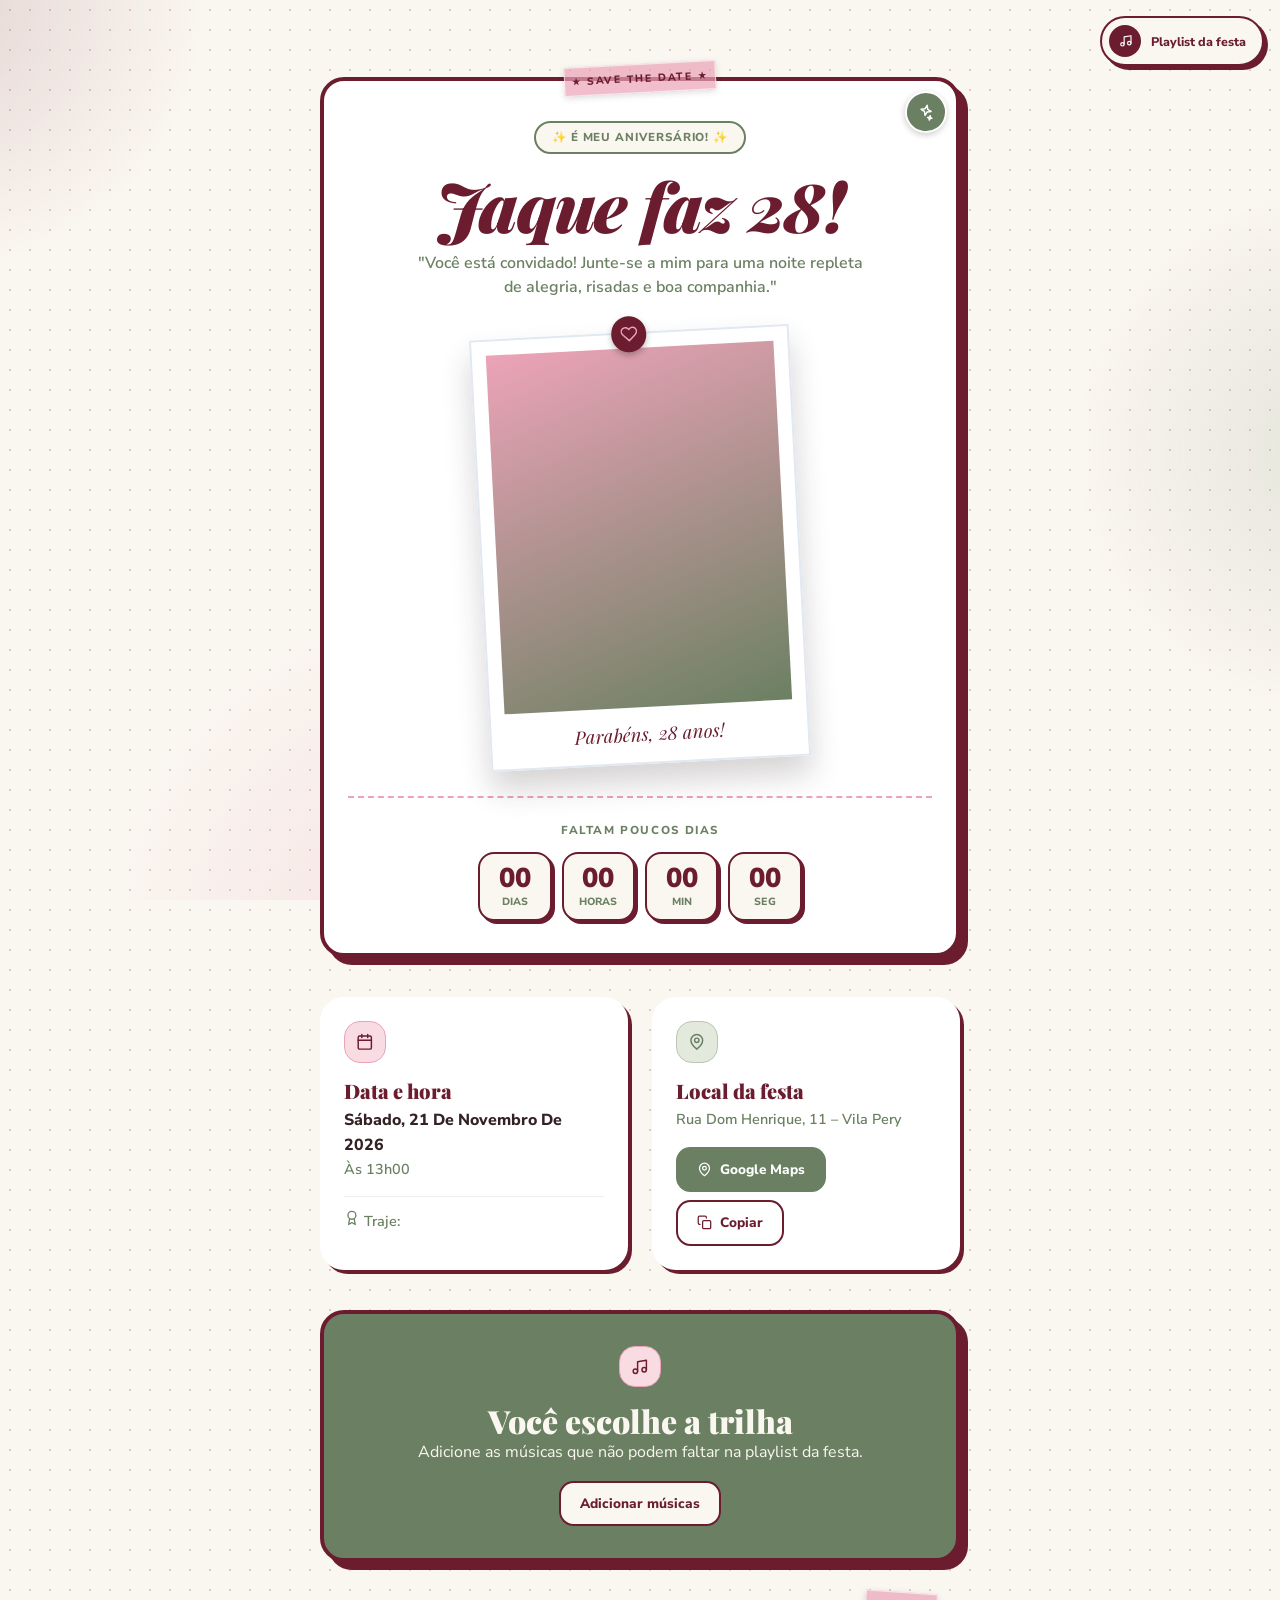
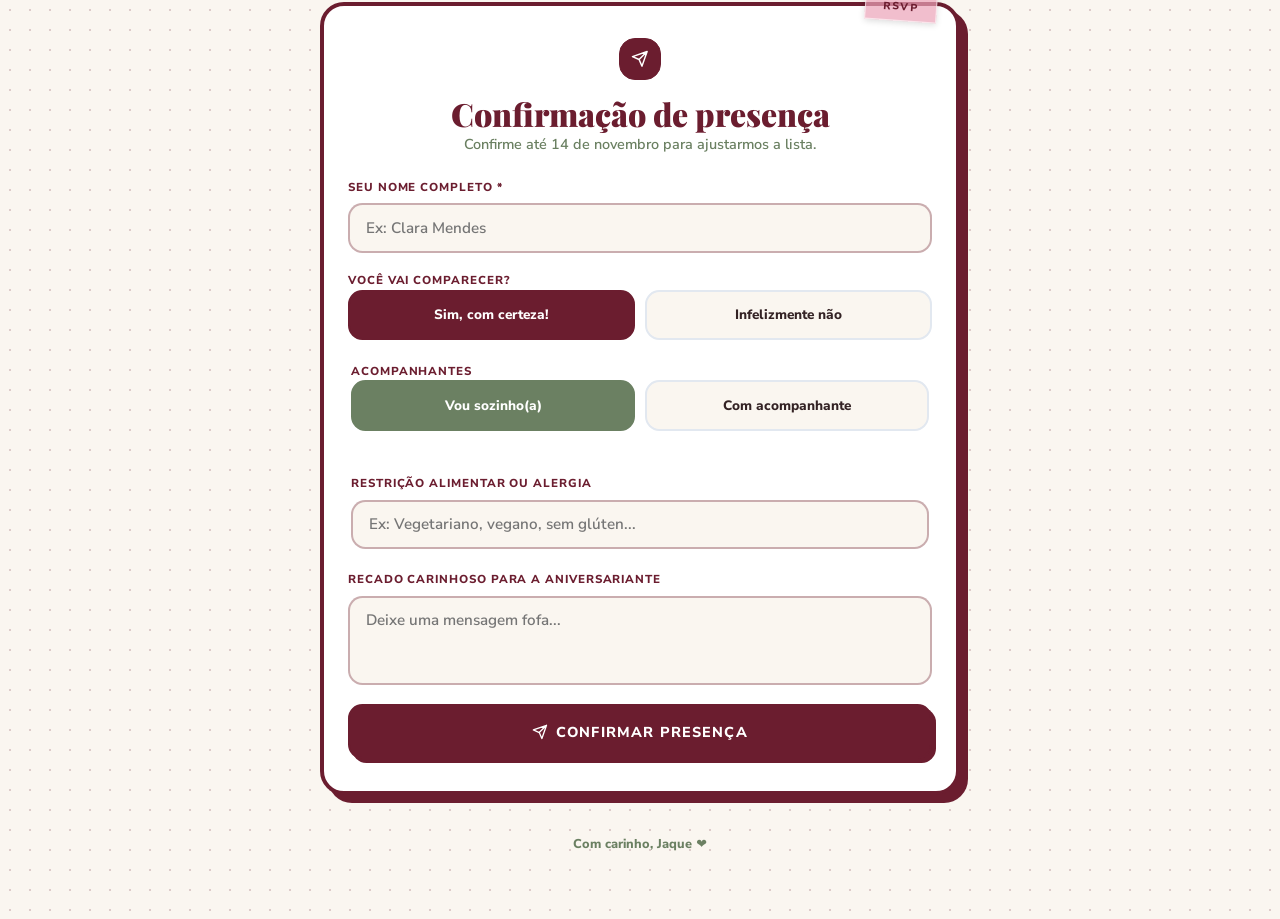
==== html/index.html @ 3a2a9632 "Add files via upload" ====
<!DOCTYPE html>
<html lang="pt-BR">
<head>
  <meta charset="UTF-8">
  <meta name="viewport" content="width=device-width, initial-scale=1">
  <title>Convite de aniversário</title>
  <meta name="theme-color" content="#6b1d2f">
  <link rel="preconnect" href="https://fonts.googleapis.com">
  <link rel="preconnect" href="https://fonts.gstatic.com" crossorigin>
  <link href="https://fonts.googleapis.com/css2?family=Nunito+Sans:wght@600;800;900&family=Playfair+Display:ital,wght@0,900;1,900&display=swap" rel="stylesheet">
  <link rel="stylesheet" href="../css/variables.css">
  <link rel="stylesheet" href="../css/base.css">
  <link rel="stylesheet" href="../css/components.css">
</head>
<body>
  <!-- Ícones (sprite SVG, sem dependências) -->
  <svg width="0" height="0" style="position:absolute" aria-hidden="true">
    <symbol id="i-cal" viewBox="0 0 24 24"><rect x="3" y="4" width="18" height="18" rx="2"/><path d="M16 2v4M8 2v4M3 10h18"/></symbol>
    <symbol id="i-pin" viewBox="0 0 24 24"><path d="M20 10c0 6-8 12-8 12S4 16 4 10a8 8 0 0116 0z"/><circle cx="12" cy="10" r="3"/></symbol>
    <symbol id="i-music" viewBox="0 0 24 24"><path d="M9 18V5l12-2v13"/><circle cx="6" cy="18" r="3"/><circle cx="18" cy="16" r="3"/></symbol>
    <symbol id="i-heart" viewBox="0 0 24 24"><path d="M20.8 4.6a5.5 5.5 0 00-7.8 0L12 5.7l-1-1.1a5.5 5.5 0 00-7.8 7.8l1 1.1L12 21l7.8-7.5 1-1.1a5.5 5.5 0 000-7.8z"/></symbol>
    <symbol id="i-star" viewBox="0 0 24 24"><path d="M12 3l1.9 5.1L19 10l-5.1 1.9L12 17l-1.9-5.1L5 10l5.1-1.9zM19 16l.8 2.2L22 19l-2.2.8L19 22l-.8-2.2L16 19l2.2-.8z"/></symbol>
    <symbol id="i-send" viewBox="0 0 24 24"><path d="M22 2L11 13M22 2l-7 20-4-9-9-4z"/></symbol>
    <symbol id="i-copy" viewBox="0 0 24 24"><rect x="9" y="9" width="13" height="13" rx="2"/><path d="M5 15H4a2 2 0 01-2-2V4a2 2 0 012-2h9a2 2 0 012 2v1"/></symbol>
    <symbol id="i-award" viewBox="0 0 24 24"><circle cx="12" cy="8" r="6"/><path d="M15.5 13.5L17 22l-5-3-5 3 1.5-8.5"/></symbol>
  </svg>

  <a id="link-flutuante" class="flutuante" href="#playlist" aria-label="Ir para a playlist">
    <i><svg class="ic"><use href="#i-music"/></svg></i><span>Playlist da festa</span>
  </a>

  <main class="convite">

    <header class="hero" data-reveal>
      <span class="fita">★ Save the date ★</span>
      <div class="cartao">
        <span class="estrela" aria-hidden="true"><svg class="ic"><use href="#i-star"/></svg></span>
        <span class="selo-pilula">✨ É meu aniversário! ✨</span>
        <h1 id="titulo" class="titulo"></h1>
        <p id="frase" class="frase"></p>

        <figure class="polaroide" id="polaroide">
          <span class="pino" aria-hidden="true"><svg class="ic"><use href="#i-heart"/></svg></span>
          <div class="polaroide__foto">
            <img src="https://instagram.ffor23-1.fna.fbcdn.net/v/t51.82787-19/782209370_18618618178058167_4448107455623060341_n.jpg?_nc_cat=106&_nc_map=urlgen_bucketless&ccb=7-5&_nc_sid=bf7eb4&efg=eyJ2ZW5jb2RlX3RhZyI6InByb2ZpbGVfcGljLnd3dy4xMDgwLkMzIn0%3D&_nc_ohc=gBreuVOeoOcQ7kNvwFprSAx&_nc_oc=AdqXVtz9XOOJphUvYzNHAt-Dm0hB8p2df1gT55VJqt2Cto72Dc2gwujcdCky0qwkdWk&_nc_zt=24&_nc_ht=instagram.ffor23-1.fna&_nc_gid=3F3cNZfLyRfXEWXGNZXDsA&_nc_ss=7b6a8&oh=00_AQNypTcHXS0Lh4-SLFpzqZSqb3CQwmSxDS5baH3p_wGPQA&oe=6AC70937" alt="Foto da aniversariante" onerror="this.remove()">
          </div>
          <figcaption id="legenda"></figcaption>
        </figure>

        <hr class="divisor">
        <p class="contagem-titulo">Faltam poucos dias</p>
        <div id="contagem" class="contagem"></div>
      </div>
    </header>

    <section class="info">
      <article class="cartao" data-reveal style="--i:0">
        <div class="icone"><svg class="ic"><use href="#i-cal"/></svg></div>
        <h3>Data e hora</h3>
        <strong id="data"></strong>
        <p id="semana"></p>
        <hr>
        <p><svg class="ic"><use href="#i-award"/></svg> Traje: <span id="traje"></span></p>
      </article>

      <article class="cartao" data-reveal style="--i:1">
        <div class="icone icone--verde"><svg class="ic"><use href="#i-pin"/></svg></div>
        <h3>Local da festa</h3>
        <strong id="local-nome"></strong>
        <p id="local-end"></p>
        <iframe id="mapa" title="Mapa do local" loading="lazy" hidden></iframe>
        <div class="acoes">
          <a id="link-mapa" class="botao botao--verde" target="_blank" rel="noopener"><svg class="ic"><use href="#i-pin"/></svg> Google Maps</a>
          <button id="copiar-end" class="botao botao--contorno" type="button"><svg class="ic"><use href="#i-copy"/></svg> <span>Copiar</span></button>
        </div>
      </article>
    </section>

    <section id="playlist" class="cartao cartao--verde" data-reveal>
      <div class="icone" style="margin-inline:auto"><svg class="ic"><use href="#i-music"/></svg></div>
      <h2>Você escolhe a trilha</h2>
      <p>Adicione as músicas que não podem faltar na playlist da festa.</p>
      <a id="link-playlist" class="botao" target="_blank" rel="noopener">Adicionar músicas</a>
    </section>

    <section id="confirmar" class="cartao" data-reveal>
      <span class="fita" style="position:absolute;top:-.9rem;right:1.2rem;margin:0;width:4.5rem;transform:rotate(4deg)">RSVP</span>
      <div class="cabecalho-form">
        <div class="icone"><svg class="ic"><use href="#i-send"/></svg></div>
        <h2>Confirmação de presença</h2>
        <p>Confirme até <span id="prazo"></span> para ajustarmos a lista.</p>
      </div>

      <form id="form-rsvp" class="form">
        <label class="campo"><span>Seu nome completo *</span>
          <input type="text" name="nome" required autocomplete="name" placeholder="Ex: Clara Mendes">
        </label>

        <fieldset class="campo">
          <legend>Você vai comparecer?</legend>
          <div class="alternar">
            <label><input type="radio" name="vai" value="sim" checked><span>Sim, com certeza!</span></label>
            <label><input type="radio" name="vai" value="nao"><span>Infelizmente não</span></label>
          </div>
        </fieldset>

        <div class="colapsavel" id="bloco-presenca">
          <div>
            <fieldset class="campo">
              <legend>Acompanhantes</legend>
              <div class="alternar alternar--verde">
                <label><input type="radio" name="companhia" value="so" checked><span>Vou sozinho(a)</span></label>
                <label><input type="radio" name="companhia" value="com"><span>Com acompanhante</span></label>
              </div>
            </fieldset>

            <div class="colapsavel" id="bloco-acomp" data-fechado>
              <div>
                <label class="campo"><span>Nome do(s) acompanhante(s)</span>
                  <input type="text" name="acomp" placeholder="Ex: Marcos Ribeiro">
                </label>
              </div>
            </div>

            <label class="campo"><span>Restrição alimentar ou alergia</span>
              <input type="text" name="restricao" placeholder="Ex: Vegetariano, vegano, sem glúten...">
            </label>
          </div>
        </div>

        <label class="campo"><span>Recado carinhoso para a aniversariante</span>
          <textarea name="recado" rows="3" placeholder="Deixe uma mensagem fofa..."></textarea>
        </label>

        <button class="botao botao--cheio" type="submit"><svg class="ic"><use href="#i-send"/></svg> Confirmar presença</button>
      </form>

      <div id="resposta" class="resposta" hidden role="status">
        <p data-msg></p>
        <button class="link" data-alterar type="button">Alterar resposta</button>
      </div>
    </section>

    <footer class="rodape" data-reveal>Com carinho, <span id="rodape-nome"></span> ❤️</footer>
  </main>

  <script src="../js/config.js" defer></script>
  <script src="../js/countdown.js" defer></script>
  <script src="../js/reveal.js" defer></script>
  <script src="../js/rsvp.js" defer></script>
  <script src="../js/main.js" defer></script>
</body>
</html>
---- css/variables.css ----
:root {
  --vinho: #6b1d2f;
  --vinho-claro: #8b293e;
  --verde: #6b8062;
  --verde-claro: #e3e9dd;
  --rosa: #eca3b8;
  --rosa-claro: #f8dbe3;
  --creme: #faf6f0;
  --tinta: #332224;
  --branco: #fff;

  --fonte-titulo: "Playfair Display", Georgia, serif;
  --fonte-texto: "Nunito Sans", system-ui, sans-serif;

  --borda: 4px solid var(--vinho);
  --sombra: 8px 8px 0 var(--vinho);
  --sombra-sm: 4px 4px 0 var(--vinho);
  --raio: 1.5rem;
  --largura: 42rem;
}
---- css/base.css ----
*, *::before, *::after { box-sizing: border-box; margin: 0; }

body {
  font-family: var(--fonte-texto);
  color: var(--tinta);
  line-height: 1.55;
  background: var(--creme) radial-gradient(#6b1d2f33 .75px, transparent .75px) 0 0 / 20px 20px;
  overflow-x: hidden;
}

/* Manchas de cor desfocadas ao fundo */
body::before {
  content: ""; position: fixed; inset: 0; z-index: -1; pointer-events: none;
  background:
    radial-gradient(24rem 24rem at -5% 0%, #6b1d2f26, transparent 70%),
    radial-gradient(24rem 24rem at 105% 50%, #6b806226, transparent 70%),
    radial-gradient(30rem 30rem at 35% 105%, #eca3b840, transparent 70%);
}

.convite { max-width: var(--largura); margin-inline: auto; padding: 3rem 1rem 4rem; display: grid; gap: 2.5rem; }

h2, h3 { font-family: var(--fonte-titulo); color: var(--vinho); font-weight: 900; line-height: 1.15; }
h2 { font-size: clamp(1.6rem, 5vw, 2rem); }
h3 { font-size: 1.25rem; }
.sr-only { position: absolute; width: 1px; height: 1px; overflow: hidden; clip-path: inset(50%); }
::selection { background: var(--rosa); color: var(--vinho); }
:focus-visible { outline: 3px solid var(--verde); outline-offset: 3px; }

/* Entrada ao rolar */
[data-reveal] { opacity: 0; transform: translateY(32px); transition: opacity .7s ease, transform .7s cubic-bezier(.2,.7,.2,1); transition-delay: calc(var(--i, 0) * 90ms); }
[data-reveal].visivel { opacity: 1; transform: none; }

@media (prefers-reduced-motion: reduce) {
  *, *::before, *::after { animation: none !important; transition: none !important; }
  [data-reveal] { opacity: 1; transform: none; }
}
---- css/components.css ----
/* ---------- Cartões ---------- */
.cartao { position: relative; background: var(--branco); border: var(--borda); border-radius: var(--raio); box-shadow: var(--sombra); padding: 2rem 1.5rem; text-align: center; }
.cartao--verde { background: var(--verde); color: var(--creme); border-color: var(--vinho); }
.cartao--verde h2, .cartao--verde p { color: var(--creme); }

/* ---------- Hero ---------- */
.hero { position: relative; padding-top: 1rem; }
.fita {
  position: relative; z-index: 2; display: block; width: 9.5rem; margin: 0 auto -1rem; padding: .35rem 0;
  background: #eca3b8b3; border: 1px solid #fff9; box-shadow: 0 2px 6px #0002; text-align: center;
  font-size: .65rem; font-weight: 800; letter-spacing: .15em; text-transform: uppercase; color: var(--vinho);
  transform: rotate(-3deg);
}
.hero .cartao { padding-top: 2.5rem; overflow: hidden; }
.estrela { position: absolute; top: .6rem; right: .6rem; display: grid; place-items: center; width: 2.6rem; height: 2.6rem; border-radius: 50%; background: var(--verde); color: #fff; border: 2px solid #fff; box-shadow: 0 2px 6px #0003; transform: rotate(12deg); }

.selo-pilula { display: inline-block; padding: .35rem 1rem; margin-bottom: 1rem; border: 2px solid var(--verde); border-radius: 999px; background: var(--creme); color: var(--verde); font-size: .72rem; font-weight: 800; letter-spacing: .08em; text-transform: uppercase; }

.titulo { font-family: var(--fonte-titulo); font-weight: 900; font-style: italic; font-size: clamp(2.6rem, 11vw, 4.2rem); line-height: 1.05; color: var(--vinho); letter-spacing: -.02em; margin-bottom: .6rem; }
.frase { max-width: 28rem; margin: 0 auto 2rem; color: var(--verde); font-weight: 600; }

/* Polaroide inclinada que desinclina conforme você rola */
.polaroide { position: relative; max-width: 20rem; margin: 0 auto 2rem; padding: .9rem .9rem 0; background: #fff; border: 2px solid #e2e8f0; box-shadow: 0 18px 30px #33222433; transform: rotate(var(--giro, -2deg)); transition: transform .3s; }
.polaroide:hover { --giro: 0deg; }
.polaroide__foto { aspect-ratio: 4 / 5; background: linear-gradient(160deg, var(--rosa), var(--verde)); overflow: hidden; }
.polaroide__foto img { width: 100%; height: 100%; object-fit: cover; display: block; }
.polaroide figcaption { padding: .8rem 0; font-family: var(--fonte-titulo); font-style: italic; font-size: 1.15rem; color: var(--vinho); }
.pino { position: absolute; top: -1.1rem; left: 50%; translate: -50% 0; display: grid; place-items: center; width: 2.2rem; height: 2.2rem; border-radius: 50%; background: var(--vinho); color: var(--rosa); box-shadow: 0 3px 6px #0004; animation: pulso 2.4s ease-in-out infinite; }

.divisor { border: 0; border-top: 2px dashed var(--rosa); margin: 0 0 1.5rem; }
.contagem-titulo { font-size: .72rem; font-weight: 800; letter-spacing: .14em; text-transform: uppercase; color: var(--verde); margin-bottom: .8rem; }
.contagem { display: flex; justify-content: center; gap: .6rem; }
.contagem div { display: grid; width: 4.6rem; padding: .6rem 0; background: var(--creme); border: 2px solid var(--vinho); border-radius: 1rem; box-shadow: 3px 3px 0 var(--vinho); }
.contagem strong { font-family: var(--fonte-texto); font-weight: 900; font-size: 1.7rem; line-height: 1.1; color: var(--vinho); }
.contagem span { font-size: .65rem; font-weight: 800; text-transform: uppercase; color: var(--verde); }

/* ---------- Data e local ---------- */
.info { display: grid; grid-template-columns: repeat(auto-fit, minmax(15rem, 1fr)); gap: 1.5rem; }
.info .cartao { text-align: left; border: 0; box-shadow: var(--sombra-sm); padding: 1.5rem; border-radius: 1.5rem; outline: 0; }
.icone { display: grid; place-items: center; width: 2.6rem; height: 2.6rem; margin-bottom: 1rem; border-radius: 1rem; background: var(--rosa-claro); border: 1px solid var(--rosa); color: var(--vinho); }
.icone--verde { background: var(--verde-claro); border-color: #b9c8b0; color: var(--verde); }
.info strong { display: block; margin-top: .4rem; font-weight: 800; }
.info p { font-size: .9rem; color: var(--verde); font-weight: 600; }
.info hr { border: 0; border-top: 1px solid #0001; margin: 1rem 0 .8rem; }
.acoes { display: flex; gap: .5rem; margin-top: 1rem; flex-wrap: wrap; }
#data, #semana { text-transform: capitalize; }
#mapa { width: 100%; height: 12rem; border: 0; border-radius: 1rem; margin-top: 1rem; }

/* ---------- Botões ---------- */
.botao { display: inline-flex; align-items: center; justify-content: center; gap: .5rem; padding: .7rem 1.2rem; border: 2px solid var(--vinho); border-radius: .9rem; background: var(--vinho); color: #fff; font: 800 .85rem var(--fonte-texto); text-decoration: none; cursor: pointer; transition: transform .15s, box-shadow .15s, background .2s; }
.botao:hover { background: var(--vinho-claro); transform: translate(-2px, -2px); box-shadow: 4px 4px 0 var(--tinta); }
.botao:active { transform: none; box-shadow: none; }
.botao--verde { background: var(--verde); border-color: var(--verde); }
.botao--verde:hover { background: #5a6e52; }
.botao--contorno { background: transparent; color: var(--vinho); }
.botao--contorno:hover { background: var(--creme); }
.botao--cheio { width: 100%; padding: .95rem; font-size: .9rem; letter-spacing: .08em; text-transform: uppercase; box-shadow: var(--sombra-sm); }
.cartao--verde .botao { background: var(--creme); color: var(--vinho); border-color: var(--vinho); margin-top: 1rem; }

/* ---------- Formulário ---------- */
.cabecalho-form { margin-bottom: 1.5rem; }
.cabecalho-form .icone { margin-inline: auto; background: var(--vinho); border-color: var(--vinho); color: #fff; }
.cabecalho-form p { color: var(--verde); font-size: .9rem; font-weight: 600; }
.form { display: grid; gap: 1.2rem; text-align: left; }
.campo { display: grid; gap: .4rem; border: 0; padding: 0; min-width: 0; }
.campo > span, .campo > legend { font-size: .72rem; font-weight: 800; letter-spacing: .08em; text-transform: uppercase; color: var(--vinho); padding: 0; }
.form input[type=text], .form textarea { width: 100%; padding: .8rem 1rem; border: 2px solid #6b1d2f55; border-radius: .9rem; background: var(--creme); font: 600 .95rem var(--fonte-texto); color: var(--tinta); }
.form textarea { resize: none; }
.form input:focus, .form textarea:focus { outline: 0; border-color: var(--vinho); }

.alternar { display: grid; grid-template-columns: 1fr 1fr; gap: .6rem; }
.alternar label { position: relative; }
.alternar input { position: absolute; opacity: 0; }
.alternar span { display: block; padding: .8rem .5rem; text-align: center; border: 2px solid #e2e8f0; border-radius: .9rem; background: var(--creme); font-size: .85rem; font-weight: 800; cursor: pointer; transition: background .2s, color .2s, border-color .2s; }
.alternar input:checked + span { background: var(--vinho); border-color: var(--vinho); color: #fff; }
.alternar--verde input:checked + span { background: var(--verde); border-color: var(--verde); }
.alternar input:focus-visible + span { outline: 3px solid var(--verde); outline-offset: 2px; }

/* Campos extras que expandem suavemente */
.colapsavel { display: grid; grid-template-rows: 1fr; transition: grid-template-rows .35s ease, opacity .35s; }
.colapsavel[data-fechado] { grid-template-rows: 0fr; opacity: 0; pointer-events: none; }
.colapsavel > div { overflow: hidden; display: grid; gap: 1.2rem; padding: 3px; }

.resposta { font-family: var(--fonte-titulo); font-style: italic; font-size: 1.5rem; font-weight: 900; color: var(--vinho); }
.link { background: none; border: 0; margin-top: .8rem; font: 700 .85rem var(--fonte-texto); text-decoration: underline; color: var(--verde); cursor: pointer; }

.rodape { text-align: center; font-size: .8rem; font-weight: 800; color: var(--verde); }

/* ---------- Botão flutuante da playlist ---------- */
.flutuante { position: fixed; top: 1rem; right: 1rem; z-index: 20; display: flex; align-items: center; gap: .6rem; padding: .45rem 1rem .45rem .45rem; background: var(--creme); border: 2px solid var(--vinho); border-radius: 999px; box-shadow: var(--sombra-sm); color: var(--vinho); font-size: .78rem; font-weight: 800; text-decoration: none; transition: transform .2s; }
.flutuante:hover { transform: scale(1.05); }
.flutuante i { display: grid; place-items: center; width: 2rem; height: 2rem; border-radius: 50%; background: var(--vinho); color: #fff; animation: pulso 2.4s ease-in-out infinite; }

svg.ic { width: 1.1em; height: 1.1em; fill: none; stroke: currentColor; stroke-width: 2; stroke-linecap: round; stroke-linejoin: round; flex: none; }

/* ---------- Animações ---------- */
@keyframes pulso { 50% { transform: scale(1.12); } }
.confete { position: fixed; top: -1rem; width: .6rem; height: 1rem; z-index: 30; pointer-events: none; animation: cair 2.6s ease-in forwards; }
@keyframes cair { to { transform: translateY(105vh) rotate(var(--giro)); } }
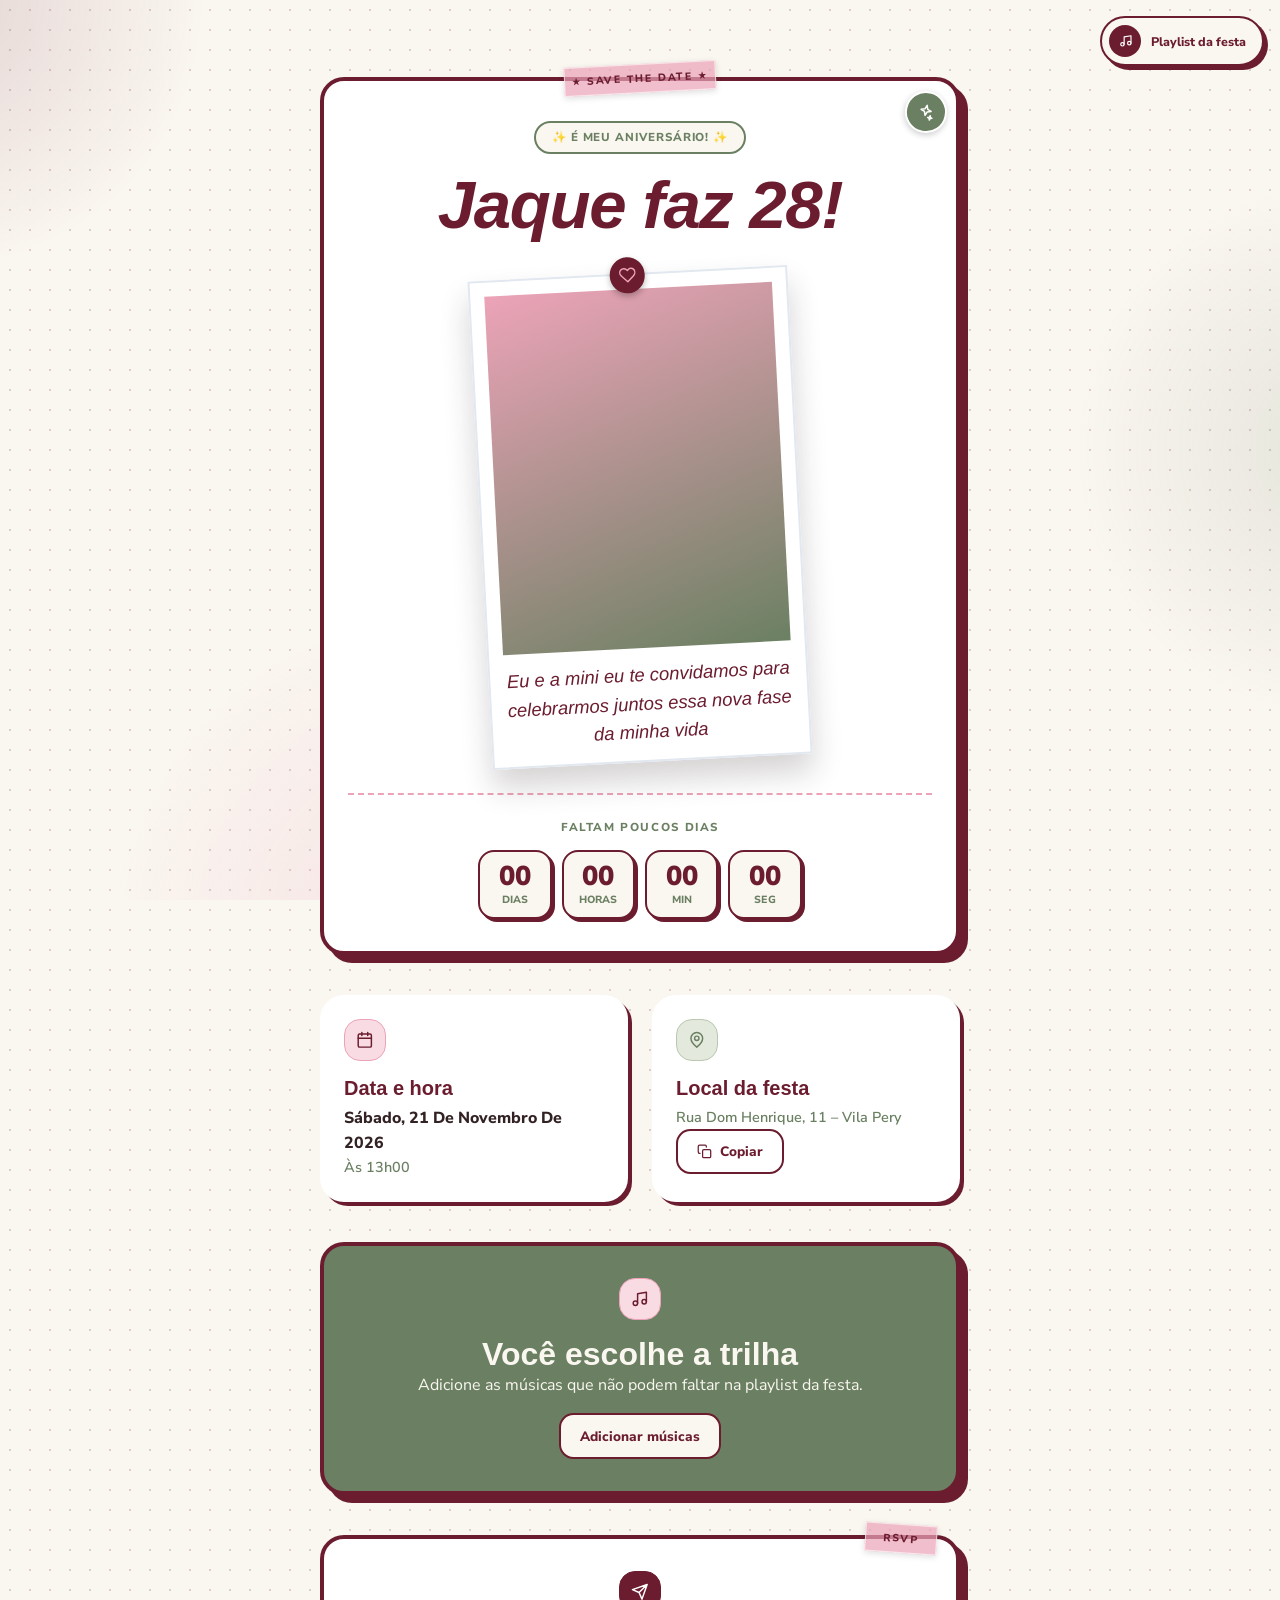
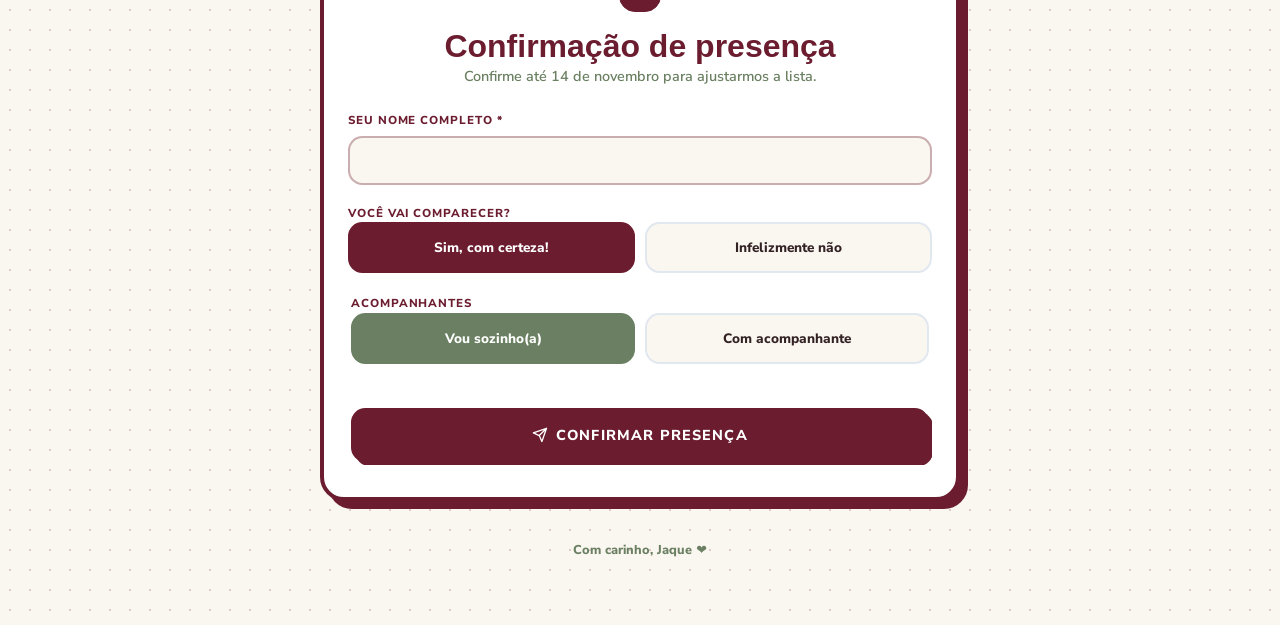
==== commit 0ec1ca2a: "Modify RSVP form and update image sources Updated image sources and removed unnecessary fields from " ====
--- a/html/index.html
+++ b/html/index.html
@@ -42,7 +42,8 @@
         <figure class="polaroide" id="polaroide">
           <span class="pino" aria-hidden="true"><svg class="ic"><use href="#i-heart"/></svg></span>
           <div class="polaroide__foto">
-            <img src="https://instagram.ffor23-1.fna.fbcdn.net/v/t51.82787-19/782209370_18618618178058167_4448107455623060341_n.jpg?_nc_cat=106&_nc_map=urlgen_bucketless&ccb=7-5&_nc_sid=bf7eb4&efg=eyJ2ZW5jb2RlX3RhZyI6InByb2ZpbGVfcGljLnd3dy4xMDgwLkMzIn0%3D&_nc_ohc=gBreuVOeoOcQ7kNvwFprSAx&_nc_oc=AdqXVtz9XOOJphUvYzNHAt-Dm0hB8p2df1gT55VJqt2Cto72Dc2gwujcdCky0qwkdWk&_nc_zt=24&_nc_ht=instagram.ffor23-1.fna&_nc_gid=3F3cNZfLyRfXEWXGNZXDsA&_nc_ss=7b6a8&oh=00_AQNypTcHXS0Lh4-SLFpzqZSqb3CQwmSxDS5baH3p_wGPQA&oe=6AC70937" alt="Foto da aniversariante" onerror="this.remove()">
+            <img src="convite-jaque/assets/images/WhatsApp Image 2026-11-02 at 20.44.38 (1).jpeg" alt="Foto da aniversariante" onerror="this.remove()">
+            <img src="convite-jaque/assets/images/WhatsApp Image 2026-11-02 at 20.44.38.jpeg" alt="Foto da aniversariante" onerror="this.remove()">
           </div>
           <figcaption id="legenda"></figcaption>
         </figure>
@@ -59,8 +60,6 @@
         <h3>Data e hora</h3>
         <strong id="data"></strong>
         <p id="semana"></p>
-        <hr>
-        <p><svg class="ic"><use href="#i-award"/></svg> Traje: <span id="traje"></span></p>
       </article>
 
       <article class="cartao" data-reveal style="--i:1">
@@ -68,10 +67,7 @@
         <h3>Local da festa</h3>
         <strong id="local-nome"></strong>
         <p id="local-end"></p>
-        <iframe id="mapa" title="Mapa do local" loading="lazy" hidden></iframe>
-        <div class="acoes">
-          <a id="link-mapa" class="botao botao--verde" target="_blank" rel="noopener"><svg class="ic"><use href="#i-pin"/></svg> Google Maps</a>
-          <button id="copiar-end" class="botao botao--contorno" type="button"><svg class="ic"><use href="#i-copy"/></svg> <span>Copiar</span></button>
+        <button id="copiar-end" class="botao botao--contorno" type="button"><svg class="ic"><use href="#i-copy"/></svg> <span>Copiar</span></button>
         </div>
       </article>
     </section>
@@ -93,7 +89,7 @@
 
       <form id="form-rsvp" class="form">
         <label class="campo"><span>Seu nome completo *</span>
-          <input type="text" name="nome" required autocomplete="name" placeholder="Ex: Clara Mendes">
+          <input type="text" name="nome" required autocomplete="name" placeholder>
         </label>
 
         <fieldset class="campo">
@@ -122,15 +118,7 @@
               </div>
             </div>
 
-            <label class="campo"><span>Restrição alimentar ou alergia</span>
-              <input type="text" name="restricao" placeholder="Ex: Vegetariano, vegano, sem glúten...">
-            </label>
-          </div>
-        </div>
-
-        <label class="campo"><span>Recado carinhoso para a aniversariante</span>
-          <textarea name="recado" rows="3" placeholder="Deixe uma mensagem fofa..."></textarea>
-        </label>
+           
 
         <button class="botao botao--cheio" type="submit"><svg class="ic"><use href="#i-send"/></svg> Confirmar presença</button>
       </form>
--- a/css/variables.css
+++ b/css/variables.css
@@ -9,7 +9,7 @@
   --tinta: #332224;
   --branco: #fff;
 
-  --fonte-titulo: "Playfair Display", Georgia, serif;
+  --fonte-titulo: "Times, Times New Roman", sans-serif;
   --fonte-texto: "Nunito Sans", system-ui, sans-serif;
 
   --borda: 4px solid var(--vinho);
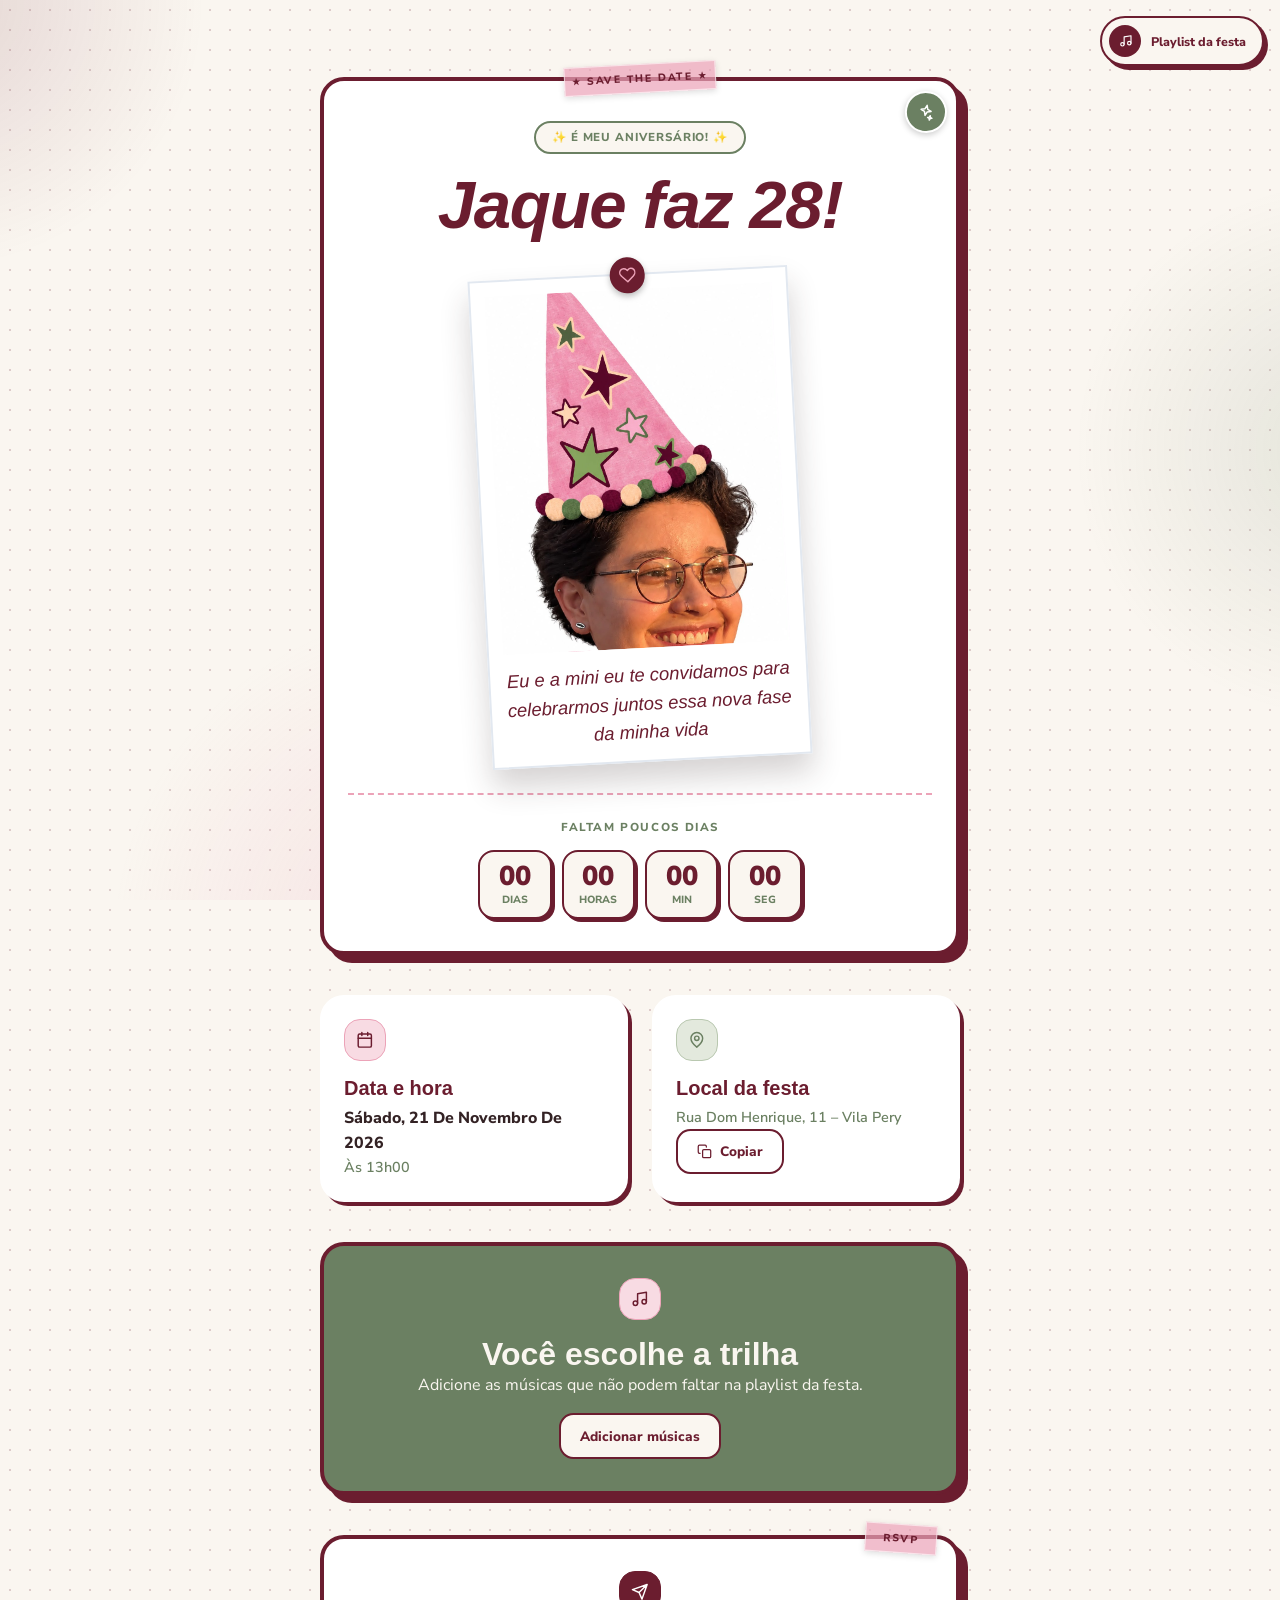
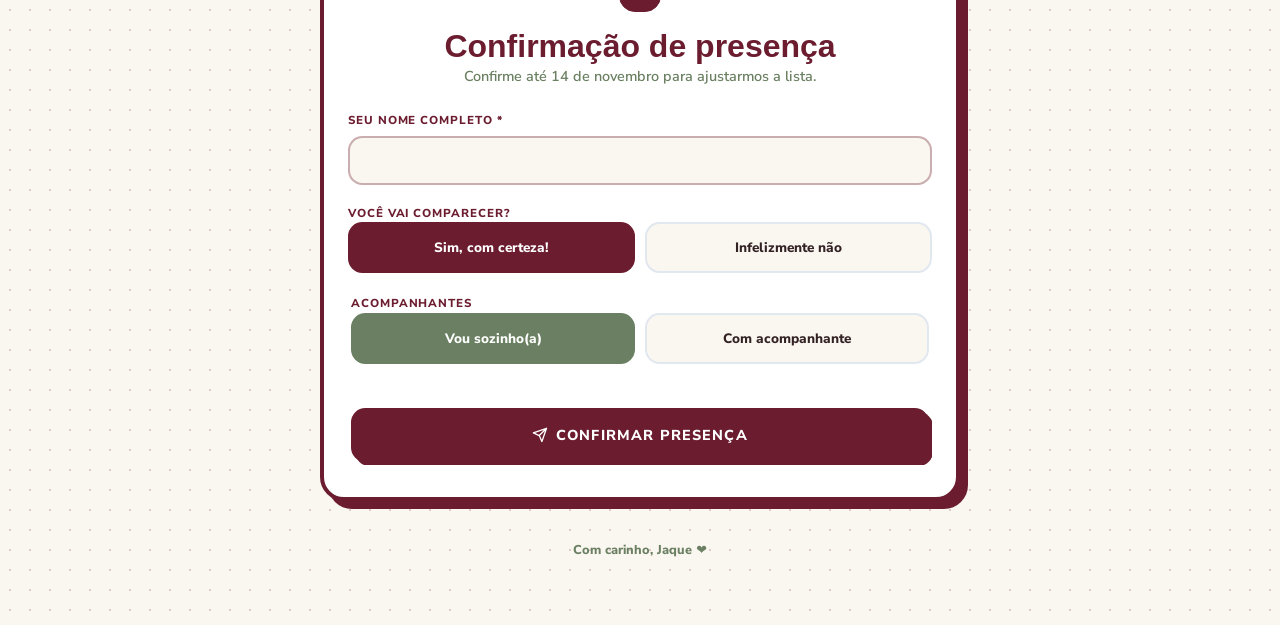
==== commit 82511007: "Update index.html" ====
--- a/html/index.html
+++ b/html/index.html
@@ -42,8 +42,8 @@
         <figure class="polaroide" id="polaroide">
           <span class="pino" aria-hidden="true"><svg class="ic"><use href="#i-heart"/></svg></span>
           <div class="polaroide__foto">
-            <img src="convite-jaque/assets/images/WhatsApp Image 2026-11-02 at 20.44.38 (1).jpeg" alt="Foto da aniversariante" onerror="this.remove()">
-            <img src="convite-jaque/assets/images/WhatsApp Image 2026-11-02 at 20.44.38.jpeg" alt="Foto da aniversariante" onerror="this.remove()">
+           <img src="../assets/images/foto1.jpeg" alt="Foto da aniversariante" onerror="this.remove()">
+          <img src="../assets/images/foto2.jpeg" alt="Foto da aniversariante" onerror="this.remove()">
           </div>
           <figcaption id="legenda"></figcaption>
         </figure>
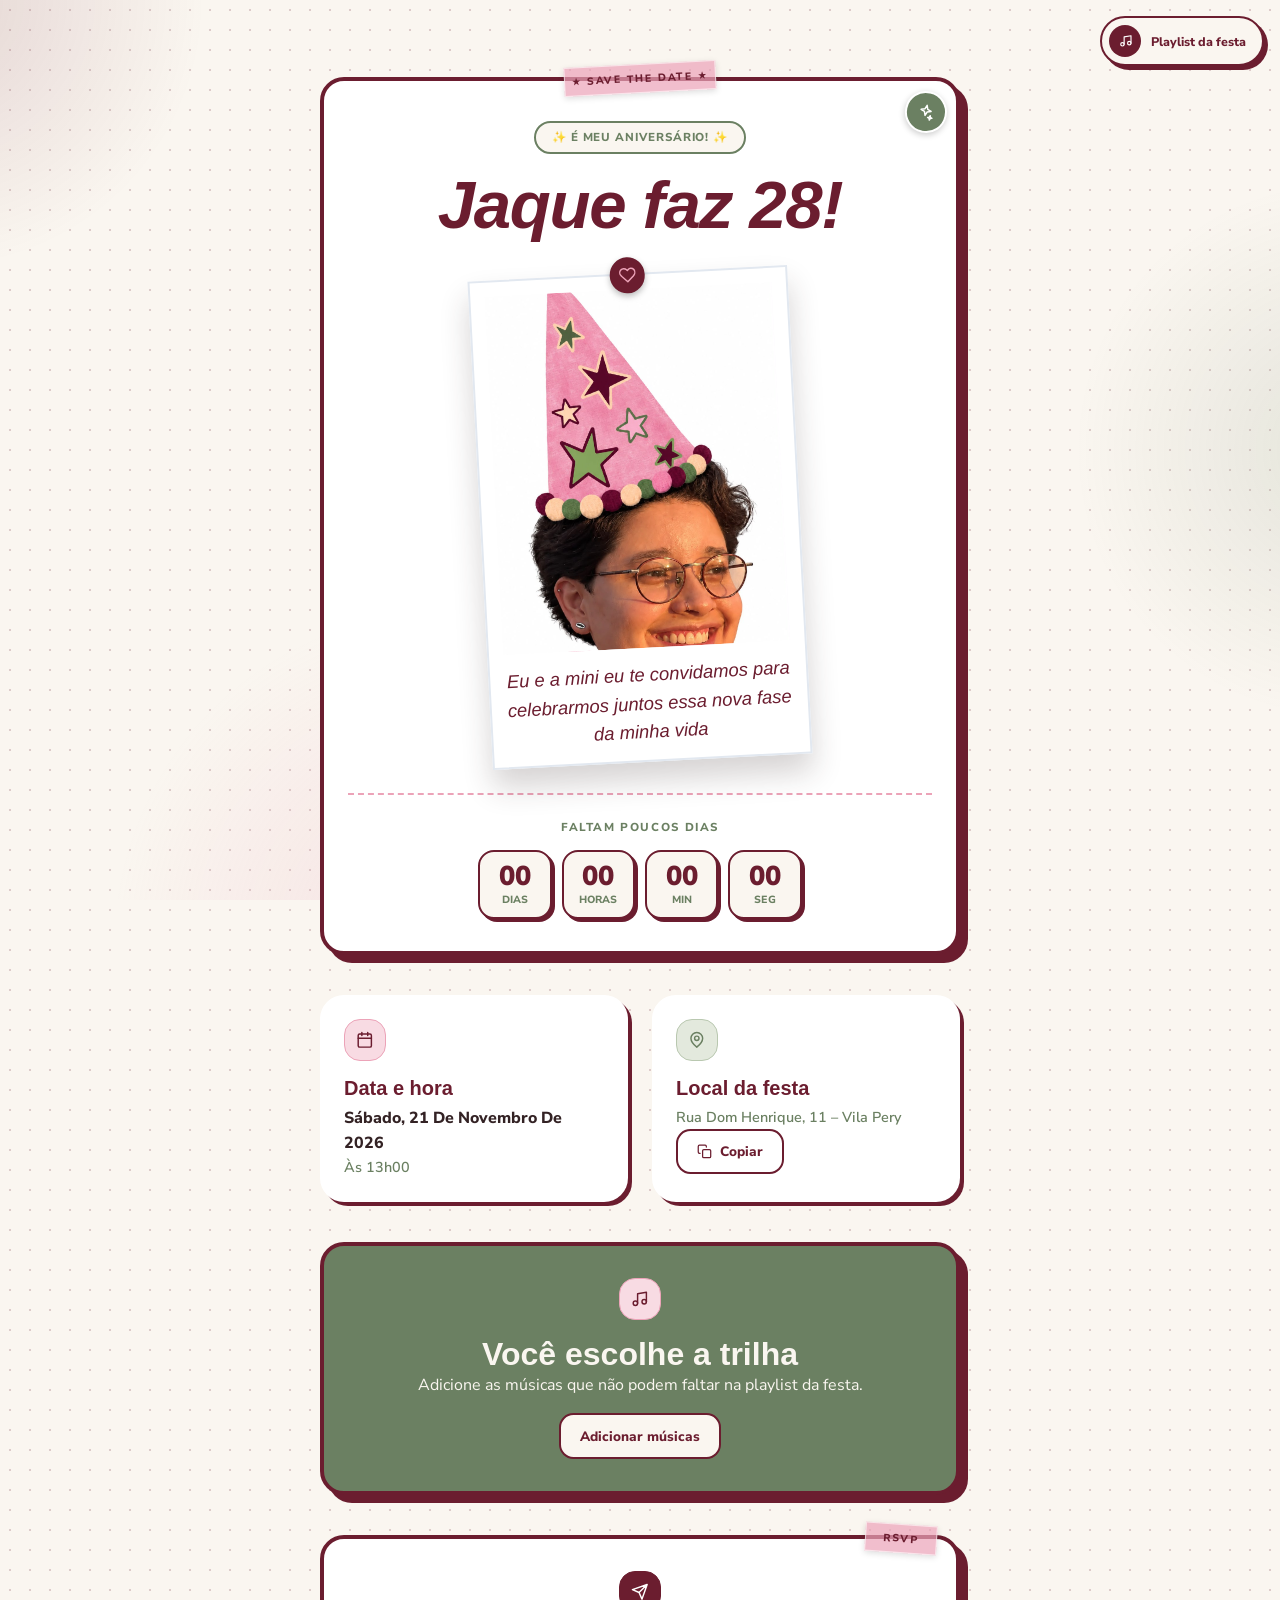
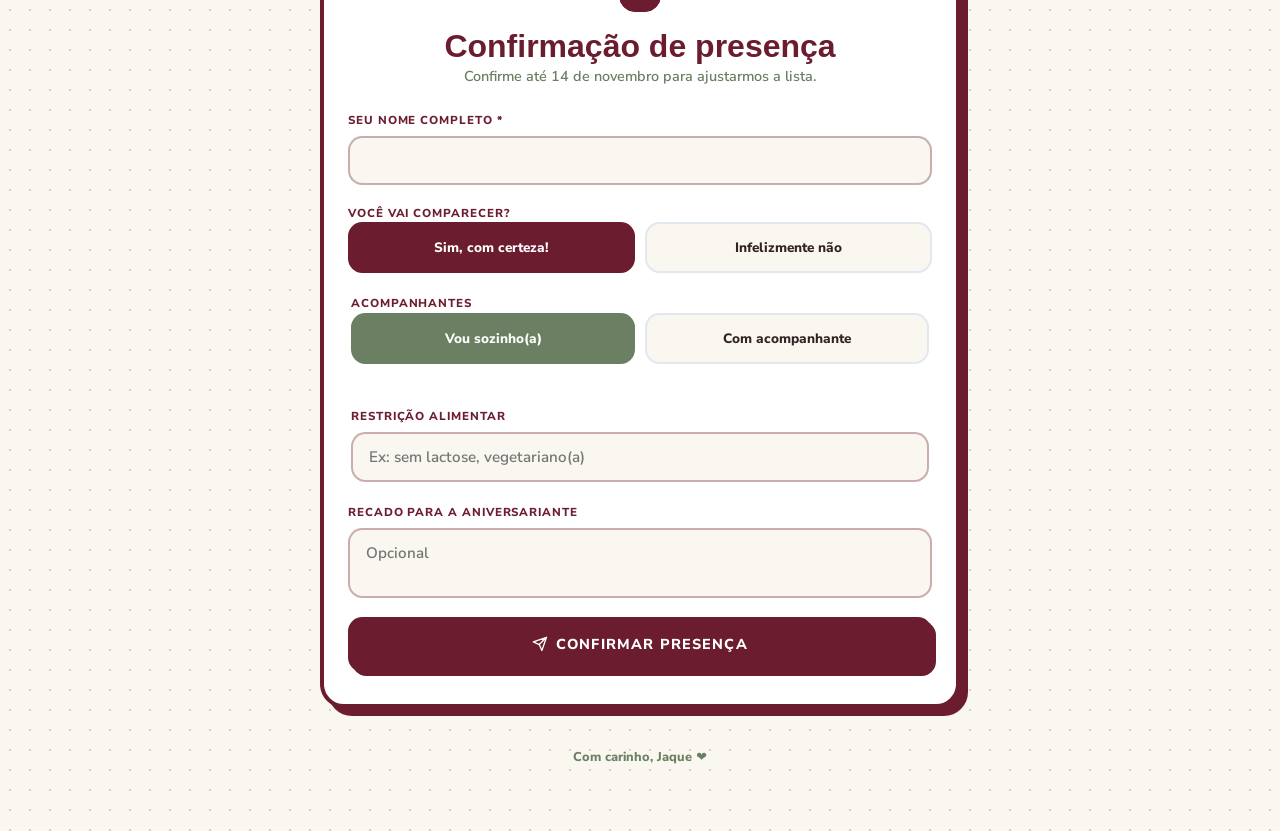
==== commit e6781616: "Update image alt text and add dietary restriction field" ====
--- a/html/index.html
+++ b/html/index.html
@@ -42,8 +42,8 @@
         <figure class="polaroide" id="polaroide">
           <span class="pino" aria-hidden="true"><svg class="ic"><use href="#i-heart"/></svg></span>
           <div class="polaroide__foto">
-           <img src="../assets/images/foto1.jpeg" alt="Foto da aniversariante" onerror="this.remove()">
-          <img src="../assets/images/foto2.jpeg" alt="Foto da aniversariante" onerror="this.remove()">
+            <img src="../assets/images/foto1.jpeg" alt="Jaque hoje, com chapéu de festa">
+            <img src="../assets/images/foto2.jpeg" alt="Jaque criança, de óculos escuros e chapéu de festa">
           </div>
           <figcaption id="legenda"></figcaption>
         </figure>
@@ -68,7 +68,6 @@
         <strong id="local-nome"></strong>
         <p id="local-end"></p>
         <button id="copiar-end" class="botao botao--contorno" type="button"><svg class="ic"><use href="#i-copy"/></svg> <span>Copiar</span></button>
-        </div>
       </article>
     </section>
 
@@ -118,7 +117,15 @@
               </div>
             </div>
 
-           
+            <label class="campo"><span>Restrição alimentar</span>
+              <input type="text" name="restricao" placeholder="Ex: sem lactose, vegetariano(a)">
+            </label>
+          </div>
+        </div>
+
+        <label class="campo"><span>Recado para a aniversariante</span>
+          <textarea name="recado" rows="2" placeholder="Opcional"></textarea>
+        </label>
 
         <button class="botao botao--cheio" type="submit"><svg class="ic"><use href="#i-send"/></svg> Confirmar presença</button>
       </form>
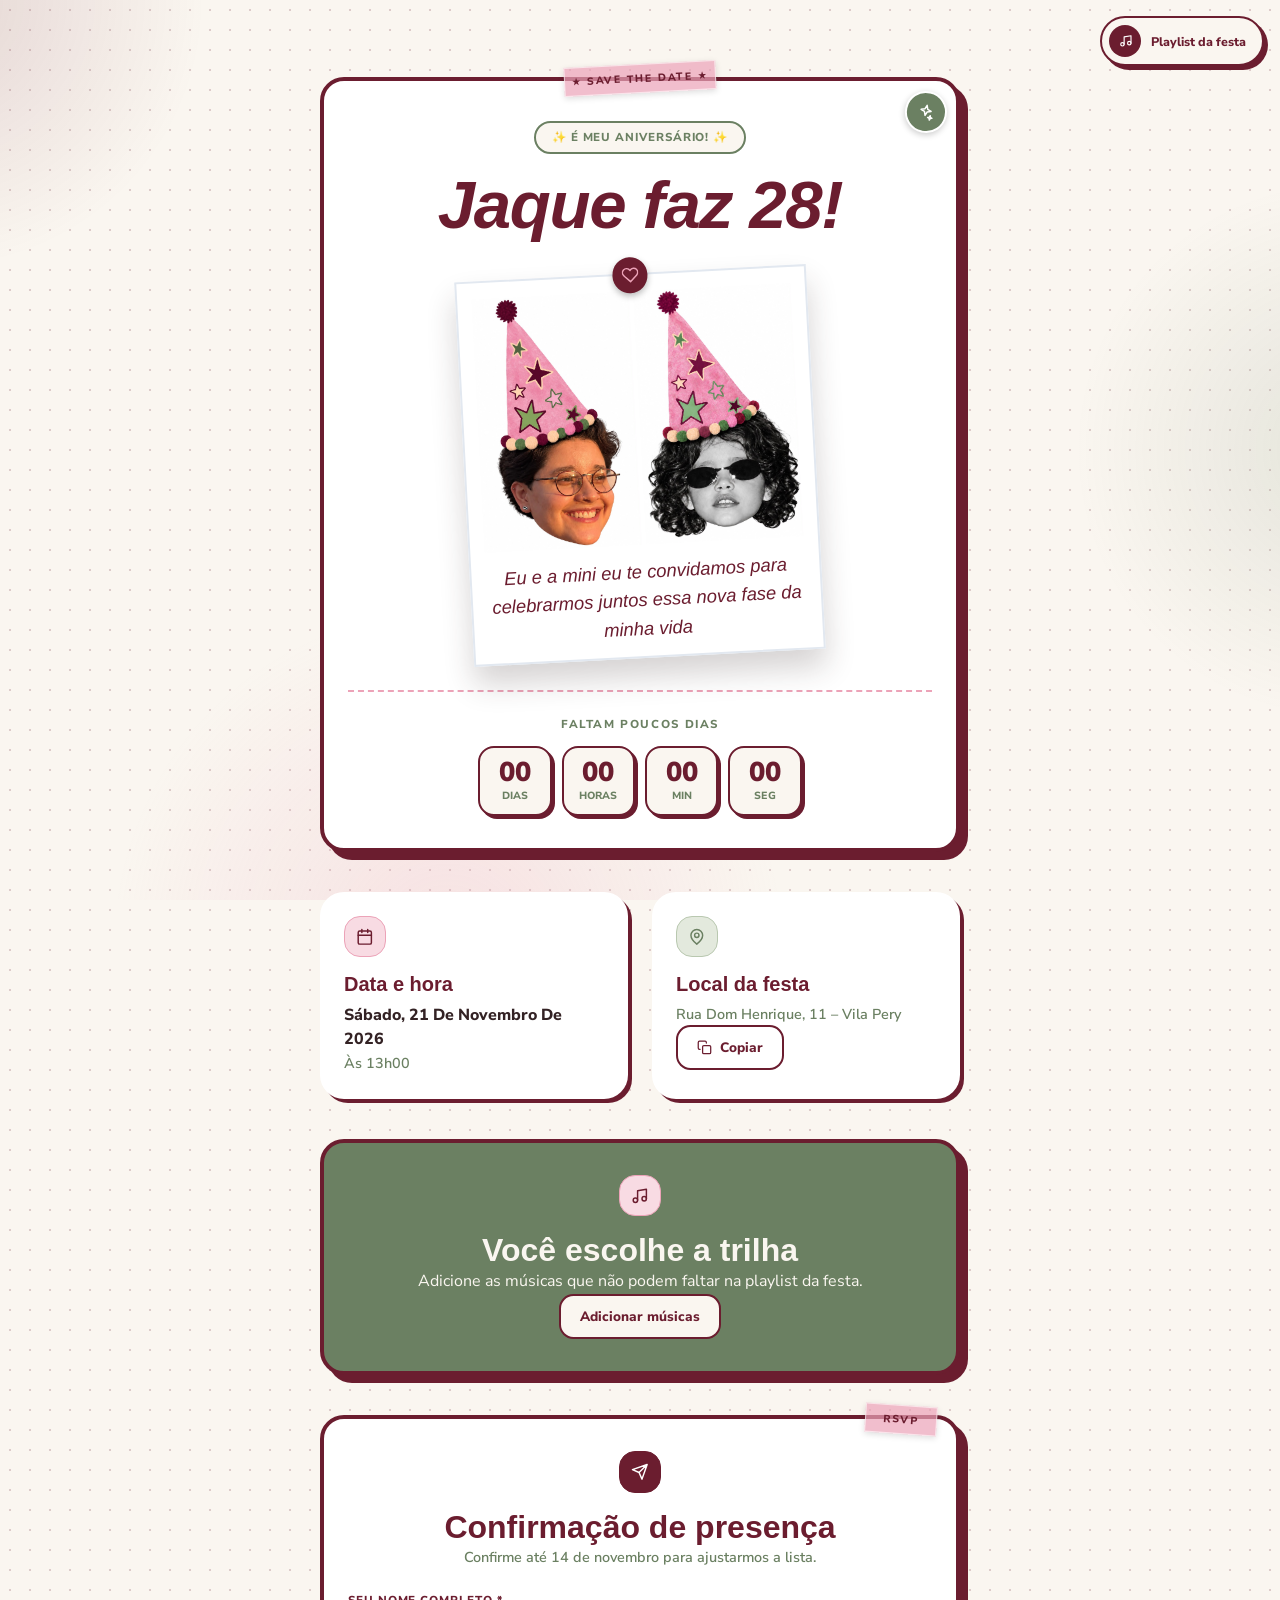
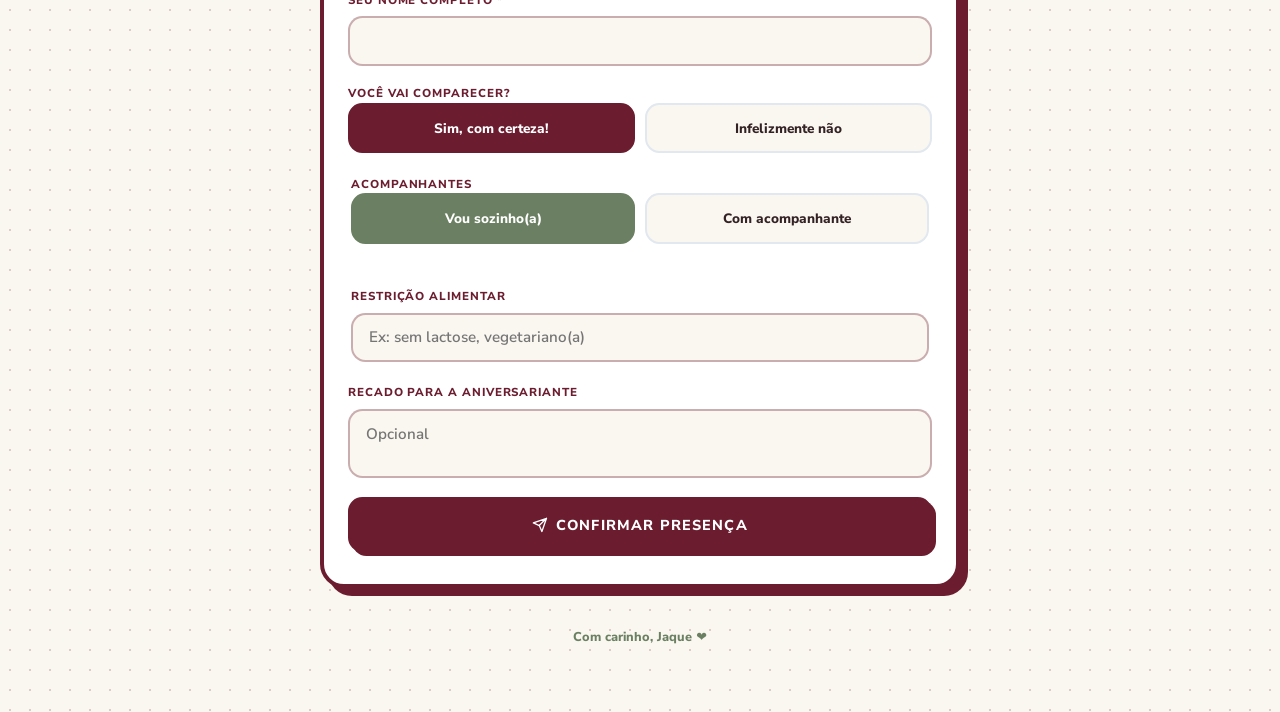
==== commit 9b635a67: "Update index.html" ====
--- a/html/index.html
+++ b/html/index.html
@@ -49,7 +49,7 @@
         </figure>
 
         <hr class="divisor">
-        <p class="contagem-titulo">Faltam poucos dias</p>
+        <p class="contagem-titulo">Faltam poucos dias</p> 
         <div id="contagem" class="contagem"></div>
       </div>
     </header>
--- a/css/components.css
+++ b/css/components.css
@@ -20,10 +20,10 @@
 .frase { max-width: 28rem; margin: 0 auto 2rem; color: var(--verde); font-weight: 600; }
 
 /* Polaroide inclinada que desinclina conforme você rola */
-.polaroide { position: relative; max-width: 20rem; margin: 0 auto 2rem; padding: .9rem .9rem 0; background: #fff; border: 2px solid #e2e8f0; box-shadow: 0 18px 30px #33222433; transform: rotate(var(--giro, -2deg)); transition: transform .3s; }
+.polaroide { position: relative; max-width: 22rem; margin: 0 auto 2rem; padding: .9rem .9rem 0; background: #fff; border: 2px solid #e2e8f0; box-shadow: 0 18px 30px #33222433; transform: rotate(var(--giro, -2deg)); transition: transform .3s; }
 .polaroide:hover { --giro: 0deg; }
-.polaroide__foto { aspect-ratio: 4 / 5; background: linear-gradient(160deg, var(--rosa), var(--verde)); overflow: hidden; }
-.polaroide__foto img { width: 100%; height: 100%; object-fit: cover; display: block; }
+.polaroide__foto { display: flex; align-items: flex-end; justify-content: center; gap: .3rem; aspect-ratio: 5 / 4; background: #fff; overflow: hidden; }
+.polaroide__foto img { flex: 1 1 0; min-width: 0; height: 100%; object-fit: contain; object-position: bottom; display: block; }
 .polaroide figcaption { padding: .8rem 0; font-family: var(--fonte-titulo); font-style: italic; font-size: 1.15rem; color: var(--vinho); }
 .pino { position: absolute; top: -1.1rem; left: 50%; translate: -50% 0; display: grid; place-items: center; width: 2.2rem; height: 2.2rem; border-radius: 50%; background: var(--vinho); color: var(--rosa); box-shadow: 0 3px 6px #0004; animation: pulso 2.4s ease-in-out infinite; }
 
@@ -44,7 +44,7 @@
 .info hr { border: 0; border-top: 1px solid #0001; margin: 1rem 0 .8rem; }
 .acoes { display: flex; gap: .5rem; margin-top: 1rem; flex-wrap: wrap; }
 #data, #semana { text-transform: capitalize; }
-#mapa { width: 100%; height: 12rem; border: 0; border-radius: 1rem; margin-top: 1rem; }
+
 
 /* ---------- Botões ---------- */
 .botao { display: inline-flex; align-items: center; justify-content: center; gap: .5rem; padding: .7rem 1.2rem; border: 2px solid var(--vinho); border-radius: .9rem; background: var(--vinho); color: #fff; font: 800 .85rem var(--fonte-texto); text-decoration: none; cursor: pointer; transition: transform .15s, box-shadow .15s, background .2s; }
@@ -55,7 +55,7 @@
 .botao--contorno { background: transparent; color: var(--vinho); }
 .botao--contorno:hover { background: var(--creme); }
 .botao--cheio { width: 100%; padding: .95rem; font-size: .9rem; letter-spacing: .08em; text-transform: uppercase; box-shadow: var(--sombra-sm); }
-.cartao--verde .botao { background: var(--creme); color: var(--vinho); border-color: var(--vinho); margin-top: 1rem; }
+.cartao--verde .botao { background: var(--creme); color: var(--vinho); border-color: var(--vinho);  rgin-top: 1rem; }
 
 /* ---------- Formulário ---------- */
 .cabecalho-form { margin-bottom: 1.5rem; }
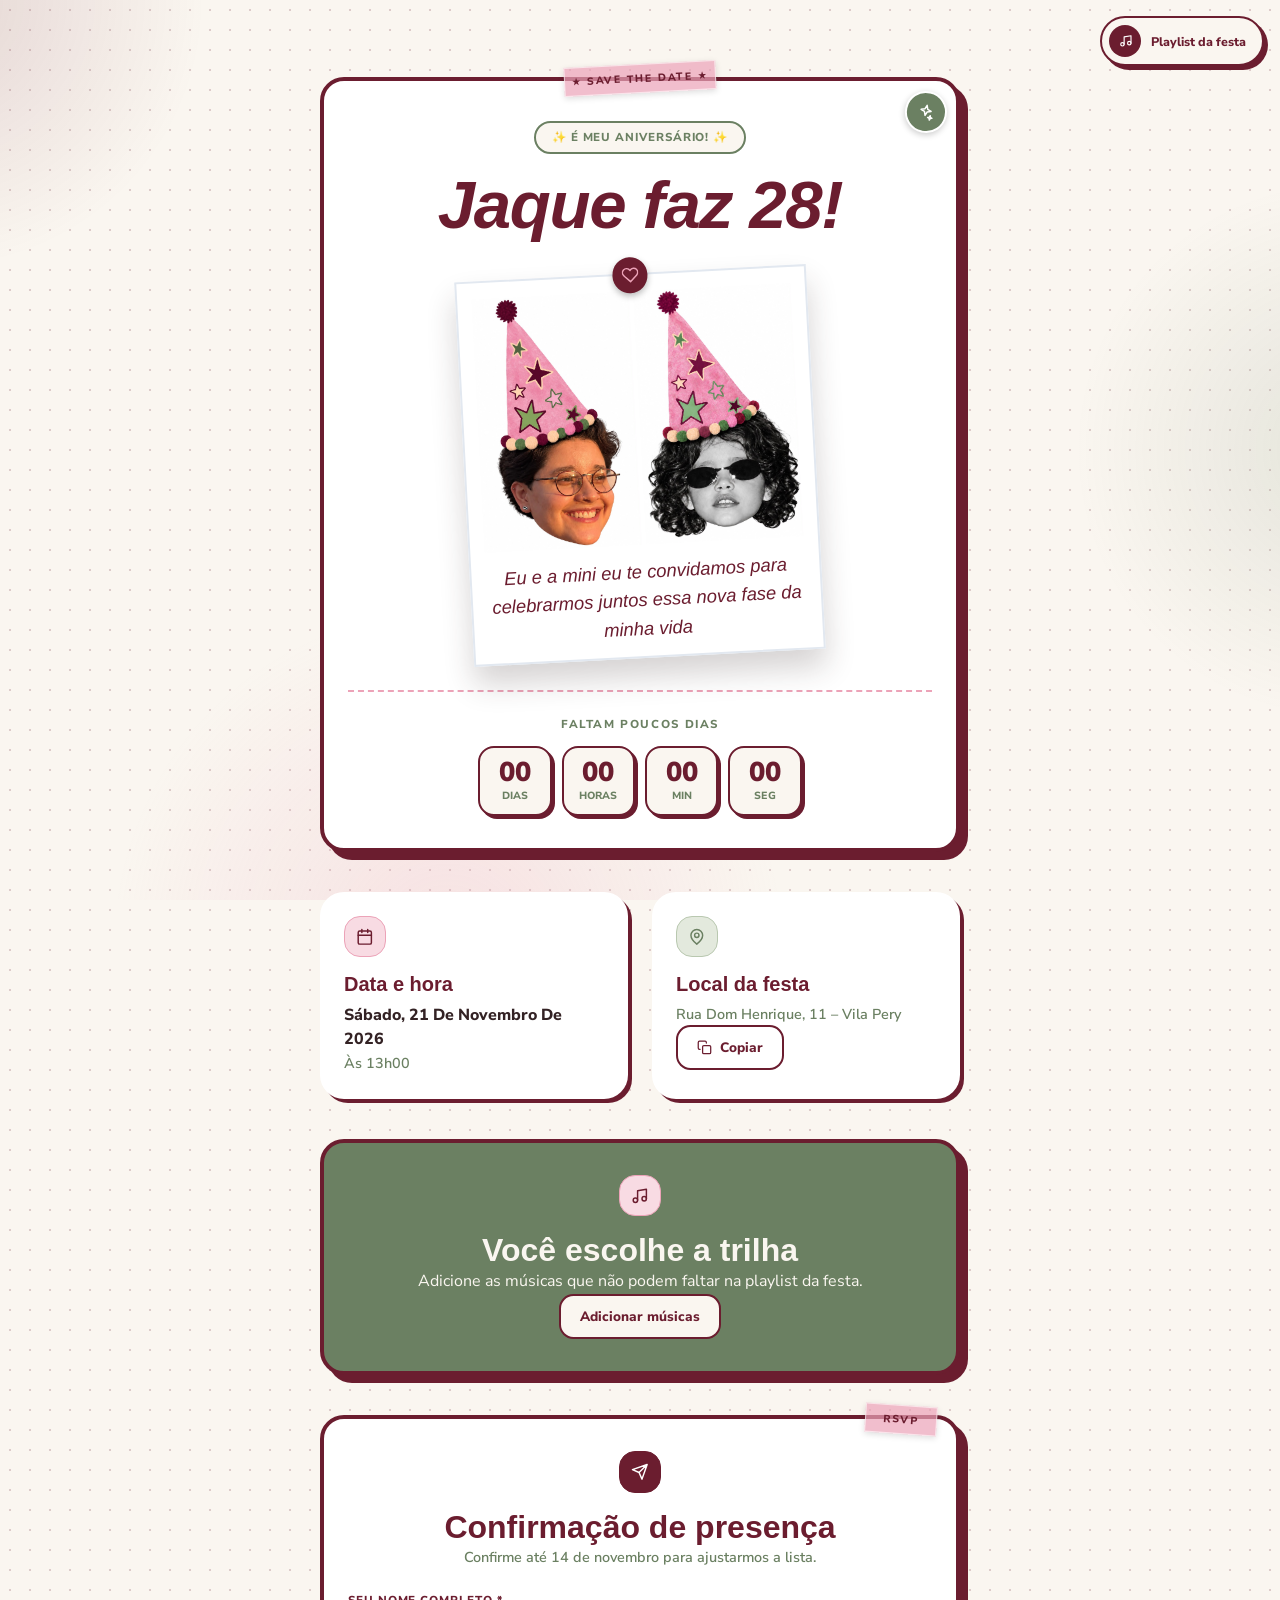
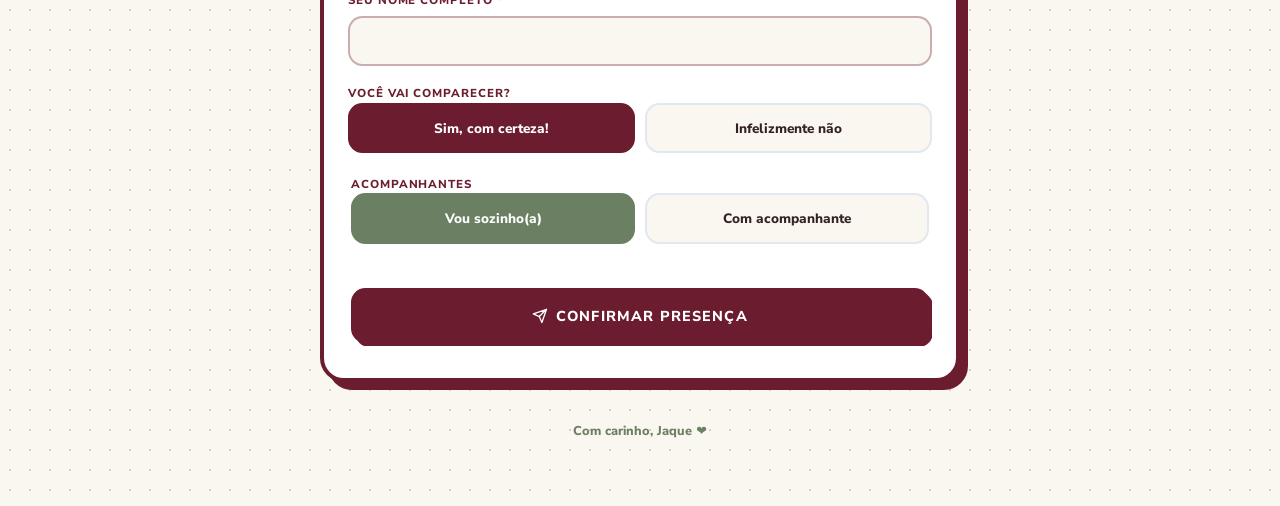
==== commit f613c8cb: "Remove dietary restriction and birthday message fields Removed input fields for dietary restrictions" ====
--- a/html/index.html
+++ b/html/index.html
@@ -117,16 +117,7 @@
               </div>
             </div>
 
-            <label class="campo"><span>Restrição alimentar</span>
-              <input type="text" name="restricao" placeholder="Ex: sem lactose, vegetariano(a)">
-            </label>
-          </div>
-        </div>
-
-        <label class="campo"><span>Recado para a aniversariante</span>
-          <textarea name="recado" rows="2" placeholder="Opcional"></textarea>
-        </label>
-
+           
         <button class="botao botao--cheio" type="submit"><svg class="ic"><use href="#i-send"/></svg> Confirmar presença</button>
       </form>
 
